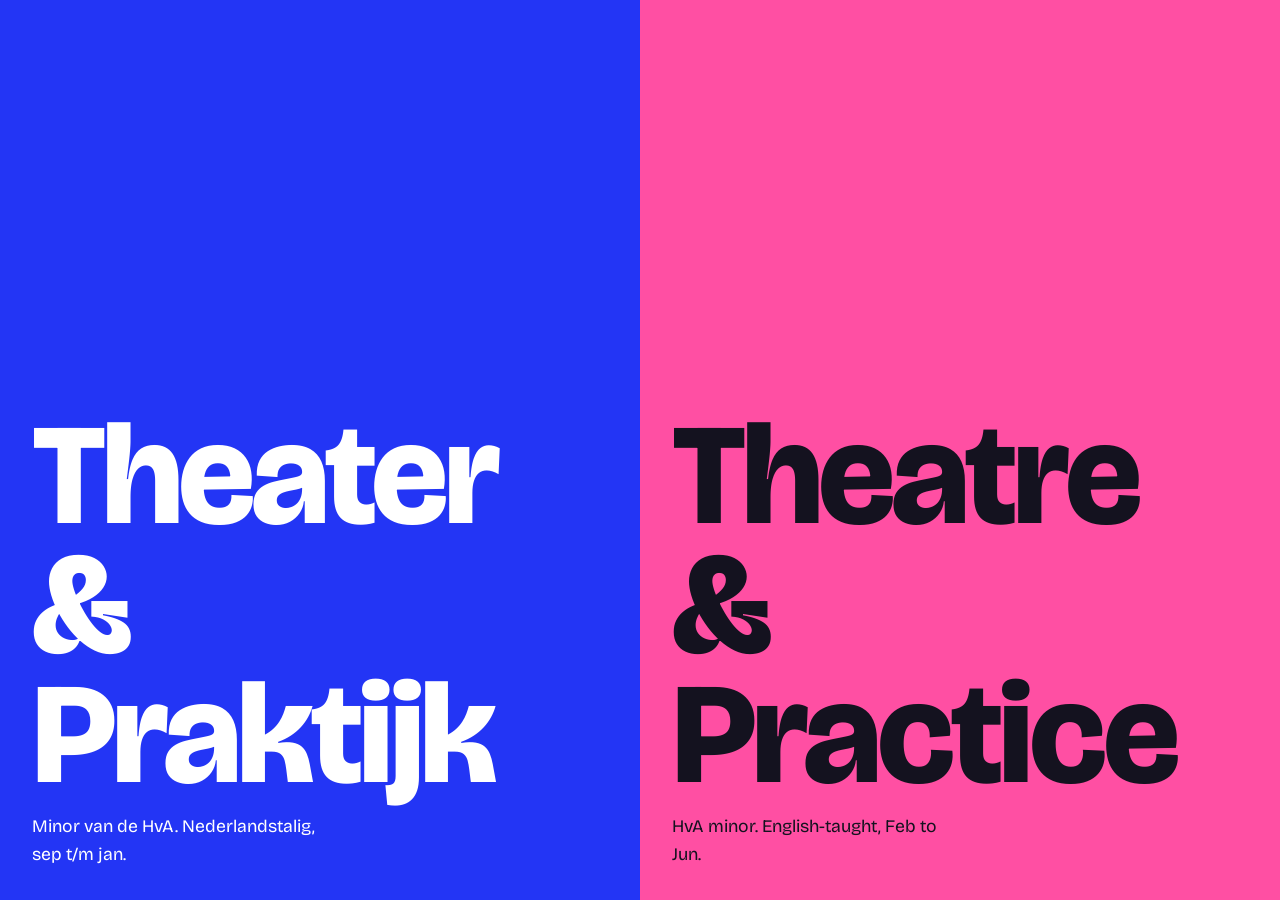
==== index.html @ a045db92 "Add files via upload" ====
<!doctype html>
<html lang="nl">
<head>
  <meta charset="utf-8">
  <meta name="viewport" content="width=device-width, initial-scale=1, viewport-fit=cover">
  <title>Theater & Praktijk · Theatre & Practice · HvA minor</title>

  <link rel="icon" href="data:image/svg+xml,<svg xmlns=%22http://www.w3.org/2000/svg%22 viewBox=%220 0 100 100%22><text y=%22.9em%22 font-size=%2290%22>🎭</text></svg>">
  <link href="https://fonts.googleapis.com/css2?family=Bricolage+Grotesque:opsz,wght@12..96,400;12..96,600;12..96,800&display=swap" rel="stylesheet">

  <link rel="stylesheet" href="styles.css">
</head>
<body>
  <div id="app"></div>
  <dialog id="dlg"></dialog>

<script>
/* ---------- Voorbeelddata: vervang door eigen producties ---------- */
const PRODS = [{
  id: 'p1',
  title: 'Het Laatste Bedrijf',
  year: '2026–2027',
  track: 'voltijd',
  status: 'current',
  nl: 'Een eindproductie over afscheid nemen. Speelt in Crea Theater; data volgen.',
  en: 'A final production about saying goodbye. Plays at Crea Theater; dates to follow.',
  who: 'Studenten NL-minor 2026–2027'
}, {
  id: 'p2',
  title: 'Backstage Is Where I Live',
  year: '2026–2027',
  track: 'deeltijd',
  status: 'current',
  nl: 'Eindproductie van de Engelstalige minor (februari t/m juni).',
  en: 'Final production of the English-taught minor (February to June).',
  who: 'Students EN minor 2026–2027'
}, {
  id: 'p3',
  title: 'Spiegelzaal',
  year: '2025–2026',
  track: 'voltijd',
  status: 'archive',
  nl: 'Voorbeeldproductie voor het archief.',
  en: 'Sample production for the archive.',
  who: '—'
}, {
  id: 'p4',
  title: 'Open Curtain',
  year: '2025–2026',
  track: 'deeltijd',
  status: 'archive',
  nl: 'Voorbeeldproductie voor het archief.',
  en: 'Sample production for the archive.',
  who: '—'
}, {
  id: 'p5',
  title: 'Wie Speelt Wie',
  year: '2024–2025',
  track: 'voltijd',
  status: 'archive',
  nl: 'Voorbeeldproductie voor het archief.',
  en: 'Sample production for the archive.',
  who: '—'
}, {
  id: 'p6',
  title: 'Second Act',
  year: '2024–2025',
  track: 'deeltijd',
  status: 'archive',
  nl: 'Voorbeeldproductie voor het archief.',
  en: 'Sample production for the archive.',
  who: '—'
}];
const MAIL = {
  nl: 'f.christiaans@hva.nl',
  en: 'd.mertens@hva.nl'
};
const SKILLS = [
  ['spelen', 'play', 'Uit je comfortzone, het podium op.', 'Out of your comfort zone, onto the stage.'],
  ['regisseren', 'direct', 'Je klasgenoten leiden en een monoloog vormgeven.', 'Guide classmates and shape a monologue.'],
  ['maken', 'make', 'Van idee naar eigen voorstelling.', 'From idea to your own performance.'],
  ['analyseren', 'analyse', 'Voorstellingen lezen en duiden.', 'Read and interpret performances.'],
  ['samenwerken', 'collaborate', 'Met makers, docenten en doelgroepen.', 'With makers, teachers and audiences.'],
  ['presenteren', 'present', 'Je werk laten zien aan publiek.', 'Show your work to an audience.'],
  ['dramaturgie', 'dramaturgy', 'Begrijpen waarom een voorstelling werkt.', 'Understand why a performance works.'],
  ['lesgeven', 'teach', 'Theatrale werkvormen in je eigen vak.', 'Theatrical methods in your own field.']
];
const PH = [
  ['I', '6', 'Theatergeschiedenis', 'Theatre history', 'Tentamen', 'Written exam', 'Hoorcolleges aan de hand van toneelteksten, voorbeelden en theorie.', 'Lectures based on plays, examples and theory.'],
  ['II', '6', 'Didactiek', 'Didactics', 'Product + lesbezoek', 'Product + class visit', 'Zoek een opdrachtgever in onderwijs of theater en geef een lessenserie, project of training.', 'Find a client in education or theatre and deliver a lesson series, project or training.'],
  ['III', '6', 'Acteren & regisseren', 'Acting & directing', 'Regieconcept + presentatie + analyse', 'Directing concept + presentation + analysis', 'Je geeft een monoloog vorm, met een klasgenoot als regisseur.', 'You shape a monologue, with a classmate as director.'],
  ['IV-A', '–', 'Kijkverslagen', 'Viewing reports', 'Drie kijkverslagen', 'Three viewing reports', 'Ongeveer 7–10 voorstellingen in de avonduren, geanalyseerd in groepjes van drie of vier.', 'About 7–10 evening performances, analysed in groups of three or four.'],
  ['IV-B', '12', 'De voorstelling', 'The performance', 'Presentatie + reflectieverslag', 'Presentation + reflection report', 'Een eindproductie in Crea Theater Amsterdam, met evaluatie en reflectie.', 'A final production at Crea Theater in Amsterdam, with evaluation and reflection.']
];
const GOALS = [
  ['Je begrijpt fundamentele begrippen, stromingen en stijlen uit de theatergeschiedenis en kunt deze toepassen in een voorstel voor een eigen creatief proces.', 'You will understand fundamental concepts, movements and styles from theatre history and can apply them in a proposal for your own creative process.'],
  ['Je analyseert en duidt de semiotiek van theatervoorstellingen.', 'You analyze and interpret the semiotics of theatre performances.'],
  ['Je ontwikkelt dramatische werkvormen die toepasbaar zijn in de (eigen) beroepspraktijk en voert deze uit in een authentieke beroepssetting.', 'You develop dramatic working methods that can be applied in your (own) professional practice and carry them out in an authentic professional setting.'],
  ['Je speelt en regisseert een monoloog voor publiek.', 'You play and direct a monologue in front of an audience.'],
  ['Je verzorgt vanuit een professionele houding alle facetten van een theaterproductie: spel, regie, dramaturgie, scenografie en productie.', 'You take care of all facets of a theatre production from a professional attitude: acting, directing, dramaturgy, scenography and production.']
];
const TEACH = [
  ['Domenico Mertens', 'DM', 'Theatergeschiedenis · Acteren & regisseren · De voorstelling', 'Theatre history · Acting & directing · The performance', '#FFD23F'],
  ['Fransje Christiaans', 'FC', 'Didactiek · Acteren & regisseren · De voorstelling', 'Didactics · Acting & directing · The performance', '#FF4FA3'],
  ['Wout Nooitgedagt', 'WN', 'Didactiek · Acteren & regisseren · De voorstelling', 'Didactics · Acting & directing · The performance', '#7BE0C3']
];

/* ---------- state ---------- */
let L = 'nl',
  pg = 'home',
  F = {
    q: '',
    year: '',
    track: ''
  },
  admin = false,
  moved = new Set();
try {
  moved = new Set(JSON.parse(localStorage.getItem('tp-moved') || '[]'))
} catch (e) {}
const t = (nl, en) => L === 'nl' ? nl : en;
const isCur = p => p.status === 'current' && !moved.has(p.id);
const save = () => {
  try {
    localStorage.setItem('tp-moved', JSON.stringify([...moved]))
  } catch (e) {}
};
const PAGES = [
  ['home', 'Home', 'Home'],
  ['over', 'Over de opleiding', 'About the minor'],
  ['docenten', 'Docenten', 'Teachers'],
  ['voorstellingen', 'Voorstellingen & projecten', 'Shows & projects'],
  ['archief', 'Archief', 'Archive'],
  ['contact', 'Inschrijven / contact', 'Apply / contact']
];
const href = p => `#/${L}/${p}`;
const trackLbl = k => k === 'voltijd' ? t('Voltijd · NL', 'Full-time · EN') : t('Deeltijd · NL', 'Part-time · EN');
const trackName = k => k === 'voltijd' ? t('Voltijd', 'Full-time') : t('Deeltijd', 'Part-time');

/* ---------- views ---------- */
function poster(p, i) {
  return `<button class="prod" data-open="${p.id}"><div class="poster p${i%4}"><small>${p.year}</small><i>${p.title[0]}</i><strong>${p.title}</strong></div><div class="meta"><span class="tag">${p.track==='voltijd'?t('Voltijd','Full-time'):t('Deeltijd','Part-time')}</span>${t('Bekijk','View')}</div></button>`
}

function prodGrid(list, adm) {
  return list.length ? `<div class="grid">${list.map((p,i)=>`<div>${poster(p,i)}${adm?`<button class="btn sm ghost" data-move="${p.id}">${t('Verplaats naar archief','Move to archive')}</button>`:''}</div>`).join('')}</div>` : `<p>${t('Nog geen voorstellingen aangekondigd. Kijk binnenkort weer, of blader door het archief.','No shows announced yet. Check back soon, or browse the archive.')}</p>`
}
const cta = () => `<div class="cta"><a class="btn" href="${href('over')}#programma">${t('Bekijk het programma','View the programme')}</a><a class="btn pink" href="${href('contact')}">${t('Kom kennismaken','Come say hello')}</a><a class="btn ghost" href="${href('contact')}#inschrijven">${t('Schrijf je in','Apply')}</a></div>`;

const V = {
  home: () => `
<div class="hero"><div class="spot"></div><div class="wrap">
 <h1>${t('Theater &<br>Praktijk','Theatre &<br>Practice')}</h1>
 <p class="rot">${t('Hier leer je','Here you learn to')} <b id="rot">${t(SKILLS[0][0],SKILLS[0][1])}</b></p>
 <p class="lead narrow">${t('Een minor van de HvA waarin je leert acteren, regisseren en doceren, en dat toepast in je eigen vak. Ga uit je comfortzone en durf (weer) te spelen.','An HvA minor where you learn to act, direct and teach, and apply it in your own field. Step out of your comfort zone and dare to play again.')}</p>
 ${cta()}</div></div>
<div class="wrap"><div class="facts">
 <div><b>30 EC</b><span>${t('één semester, 40 uur per week','one semester, 40 hours a week')}</span></div>
 <div><b>${t('Ma & di','Thursday')}</b><span>${t('sep t/m jan · Nederlands · 10:20–16:20','Feb to Jun · English · 13:20–21:20')}</span></div>
 <div><b>Crea Theater</b><span>${t('eindvoorstelling in Amsterdam','final show in Amsterdam')}</span></div>
 <div><b>${t('Met of zonder ervaring','No experience needed')}</b><span>${t('onderwijs op maat','teaching tailored to you')}</span></div></div></div>
<section><div class="wrap"><h2>${t('Wat leer je hier?','What will you learn?')}</h2>
 <p>${t('Niet alleen vakken, vooral vaardigheden.','Not just subjects, mostly skills.')}</p>
 <div class="stickers">${SKILLS.map(s=>`<div class="sticker"><b>${t(s[0],s[1])}</b><span>${t(s[2],s[3])}</span></div>`).join('')}</div></div></section>
<section><div class="wrap two"><div><h2>${t('Voor wie?','Who is it for?')}</h2>
 <p>${t('Je zit in je laatste jaar van hbo of universiteit: drie jaar les en tentamens achter de rug. Naast stage en scriptie kijk je met 30 studiepunten even buiten je eigen studie.','You are in your final year of university or applied sciences: three years of classes and exams behind you. Next to your internship and thesis, 30 credits let you look beyond your own field.')}</p>
 <p>${t('Ook uitwisselingsstudenten zijn welkom in de Engelstalige minor: een half jaar Amsterdam om toneel te zien, te leren acteren en zelf toneel te maken.','Exchange students are welcome in the English-taught minor: half a year in Amsterdam to watch theatre, learn to act and make theatre yourself.')}</p></div>
 <div><h2>${t('Zo zie je het','See what it feels like')}</h2><div class="grid grid-2">
 <div class="tile">${t('Foto: repetitie','Photo: rehearsal')}</div><div class="tile">${t('Video: fragment uit een voorstelling','Video: show excerpt')}</div>
 <div class="tile">${t('Citaat van een student','Student quote')}</div><div class="tile">${t('Foto: opbouw in Crea','Photo: set-up at Crea')}</div></div>
 <p class="note mt-10">${t('Plaats hier eigen foto’s, video’s en verhalen van huidige en oud-studenten.','Add your own photos, videos and stories from current and former students here.')}</p></div></div></section>
<section class="band"><div class="wrap"><h2>${t('Nu in het theater','Now playing')}</h2>${prodGrid(PRODS.filter(isCur).slice(0,4),false)}<div class="cta"><a class="btn" href="${href('voorstellingen')}">${t('Alle voorstellingen','All shows')}</a></div></div></section>`,

  over: () => `
<section><div class="wrap"><h1 class="xl">${t('Over de opleiding','About the minor')}</h1>
 <p class="lead">${t('Je leert theater regisseren, acteren en doceren en past dat toe binnen je eigen vakgebied. Je bestudeert de theatergeschiedenis, geeft een monoloog vorm, ontwikkelt een les of training en werkt toe naar een eigen theaterproductie.','You learn to direct, act and teach theatre and apply it within your own field. You study theatre history, shape a monologue, develop a lesson or training and work towards your own theatre production.')}</p>
 <div class="stickers"><div class="sticker"><b>${t('Nederlands','Dutch')}</b><span>${t('September t/m januari · maandag en dinsdag, 10:20–16:20 (zes uur per dag)','September to January · Monday and Tuesday, 10:20–16:20 (six hours a day)')}</span></div>
 <div class="sticker"><b>${t('Engels','English')}</b><span>${t('Februari t/m juni · donderdag, 13:20–21:20 (zes uur)','February to June · Thursday, 13:20–21:20 (six hours)')}</span></div></div>
 <p class="note mt-14">${t('Contactmomenten zijn onder voorbehoud. Een week voor de start staat het rooster op Brightspace.','Contact times are subject to change. A week before the start the schedule is on Brightspace.')}</p></div></section>
<section id="programma"><div class="wrap"><h2>${t('Programma in vier fases','Programme in four phases')}</h2>
 <div class="scroll"><table><tr><th>${t('Fase','Phase')}</th><th>EC</th><th>${t('Onderdeel','Part')}</th><th>${t('Toetsing','Assessment')}</th></tr>
 ${PH.map(r=>`<tr><td><b>${r[0]}</b></td><td>${r[1]}</td><td><b>${t(r[2],r[3])}</b><br><span class="note">${t(r[6],r[7])}</span></td><td>${t(r[4],r[5])}</td></tr>`).join('')}</table></div>
 <p class="note mt-12">${t('Per fase heb je één herkansing. Alle kijkverslagen moeten goedgekeurd zijn om fase IV af te sluiten. Herkansing fase IV is in augustus of het volgende semester.','You get one resit per phase. All viewing reports must be approved to complete phase IV. The phase IV resit is in August or the next semester.')}</p></div></section>
<section class="band"><div class="wrap"><h2>${t('Doelen','Goals')}</h2><ol class="goals">${GOALS.map(g=>`<li>${t(g[0],g[1])}</li>`).join('')}</ol>
 <p class="note note-inv">${t('Bachelorniveau volgens de HBO-standaard: onderzoekend vermogen, professioneel vakmanschap, beroepsethiek en maatschappelijke oriëntatie.','Bachelor level per the HBO standard: investigative ability, professional craftsmanship, professional ethics and social orientation.')}</p></div></section>
<section><div class="wrap two"><div><h2>${t('Toelating','Admission')}</h2>
 <p>${t('Affiniteit met theater is een pré, geen vereiste. Onderbouw je keuze en leg een heldere link met je eigen opleiding of praktijk. We verwachten een open houding richting diversiteit, inclusiviteit en gelijkwaardigheid.','Affinity with theatre helps but is not required. Justify your choice and show a clear link with your own study or practice. We expect an open attitude towards diversity, inclusivity and equality.')}</p>
 <p>${t('Je moet beschikbaar zijn tijdens alle contacturen. Ook niet-HvA-studenten kunnen meedoen.','You must be available during all contact hours. Students from outside the HvA can join too.')}${t('',' Sufficient English proficiency is required.')}</p></div>
 <div><h2>${t('Tijd en kosten','Time and costs')}</h2>
 <p>${t('Reken op 40 studiebelastingsuren per week. Je bezoekt ongeveer zeven voorstellingen in de avond en in de laatste fase repeteer je extra. Ga dus niet te veel werken ernaast.','Expect 40 study hours a week. You attend about seven evening performances and in the final phase you rehearse extra. Don’t plan too much work next to it.')}</p>
 <p>${t('Literatuur ca. € 80, theaterbezoek ca. € 150 (gemiddeld € 10–15 per voorstelling met groepskorting; een CJP of stadspas helpt). Een excursie is optioneel en wordt aan het begin aangekondigd.','Literature about € 80, theatre visits about € 150 (on average € 10–15 per show with group discount; a CJP or city pass helps). An excursion is optional and announced at the start.')}</p></div></div></section>`,

  docenten: () => `<section><div class="wrap"><h1 class="xl">${t('Docenten','Teachers')}</h1>
 ${TEACH.map(x=>`<div class="who"><div class="av" style="background:${x[4]}">${x[1]}</div><div><h3>${x[0]}</h3><p>${t(x[2],x[3])}</p></div></div>`).join('')}
 <p class="note">${t('Voeg hier foto’s en een korte introductie van elke docent toe.','Add photos and a short intro for each teacher here.')}</p></div></section>`,

  voorstellingen: () => `<section><div class="wrap"><h1 class="xl">${t('Voorstellingen & projecten','Shows & projects')}</h1>
 <p>${t('Elk jaar spelen we in Crea Theater in Amsterdam. Hier zie je wat er binnenkort speelt.','Every year we perform at Crea Theater in Amsterdam. See what is playing soon.')}</p>
 ${admin?`<div class="cta flush"><button class="btn pink sm" data-moveall>${t('Verplaats alles naar archief','Move all to archive')}</button></div>`:''}
 ${prodGrid(PRODS.filter(isCur),admin)}
 <div class="cta"><a class="btn ghost" href="${href('archief')}">${t('Naar het archief','Go to the archive')}</a></div></div></section>`,

  archief: () => {
    const all = PRODS.filter(p => !isCur(p));
    const yrs = [...new Set(all.map(p => p.year))].sort().reverse();
    const list = all.filter(p => (!F.year || p.year === F.year) && (!F.track || p.track === F.track) && (!F.q || (p.title + p.who).toLowerCase().includes(F.q.toLowerCase())));
    const yy = [...new Set(list.map(p => p.year))].sort().reverse();
    return `<section><div class="wrap"><h1 class="xl">${t('Archief','Archive')}</h1>
 <p>${t('Het geheugen van de minor: alle producties per jaar.','The memory of the minor: every production by year.')}</p>
 <div class="filters"><input id="fq" type="search" placeholder="${t('Zoek titel of student','Search title or student')}" value="${F.q}" aria-label="${t('Zoeken','Search')}">
 <select id="fy" aria-label="${t('Jaar','Year')}"><option value="">${t('Alle jaren','All years')}</option>${yrs.map(y=>`<option${F.year===y?' selected':''}>${y}</option>`).join('')}</select>
 <select id="ft" aria-label="${t('Variant','Track')}"><option value="">${t('Voltijd en deeltijd','Full- and part-time')}</option><option value="voltijd"${F.track==='voltijd'?' selected':''}>${t('Voltijd','Full-time')}</option><option value="deeltijd"${F.track==='deeltijd'?' selected':''}>${t('Deeltijd','Part-time')}</option></select></div>
 ${yy.length?yy.map(y=>`<h2>${y}</h2>${prodGrid(list.filter(p=>p.year===y),false)}`).join(''):`<p>${t('Geen producties gevonden. Pas je filters aan.','No productions found. Adjust your filters.')}</p>`}
 <p class="note mt-24">${t('Voorbeelddata: de titels zijn placeholders.','Sample data: titles are placeholders.')}</p></div></section>`
  },

  contact: () => `<section><div class="wrap"><h1 class="xl">${t('Inschrijven & contact','Apply & contact')}</h1>
 <div class="two"><div id="inschrijven"><h2>${t('Schrijf je in','Apply')}</h2>
 <p>${t('Inschrijven doe je via Kies op Maat. Schrijf je in voor de periode september t/m januari.','Apply through Kies op Maat. Choose the February to June period.')}</p>
 <div class="cta"><a class="btn" href="https://www.kiesopmaat.nl" target="_blank" rel="noopener">${t('Schrijf je in','Apply')}</a><a class="btn ghost" href="${href('over')}#programma">${t('Bekijk het programma','View the programme')}</a></div></div>
 <div><h2>${t('Kom kennismaken','Come say hello')}</h2>
 <p>${t('Vragen, of eerst een kijkje nemen? Mail Fransje Christiaans.','Questions, or want a look first? Email Domenico Mertens.')}</p>
 <div class="cta"><a class="btn pink" href="mailto:${MAIL[L]}">${t('Neem contact op','Get in touch')}</a></div><p class="note mt-12">${MAIL[L]}</p></div></div></div></section>`
};

/* ---------- render ---------- */
function render() {
  const app = document.getElementById('app');
  document.documentElement.lang = L || 'nl';
  if (!L) {
    document.title = 'Theater & Praktijk · Theatre & Practice';
    app.innerHTML = `<main class="landing"><a class="nl" href="#/nl/home" lang="nl"><span class="big">Theater &amp; Praktijk</span><small>Minor van de HvA. Nederlandstalig, sep t/m jan.</small></a><a class="en" href="#/en/home" lang="en"><span class="big">Theatre &amp; Practice</span><small>HvA minor. English-taught, Feb to Jun.</small></a></main>`;
    return
  }
  document.title = t('Theater & Praktijk · HvA minor', 'Theatre & Practice · HvA minor');
  const other = L === 'nl' ? 'en' : 'nl';
  app.innerHTML = `<header class="top"><div class="wrap"><a class="logo" href="${href('home')}">🎭 ${t('Theater & Praktijk','Theatre & Practice')}</a>
 <nav aria-label="${t('Hoofdmenu','Main menu')}">${PAGES.map(p=>`<a href="${href(p[0])}"${p[0]===pg?' aria-current="page"':''}>${t(p[1],p[2])}</a>`).join('')}</nav>
 <a class="lang" href="#/${other}/${pg}" hreflang="${other}">${other.toUpperCase()}</a></div></header>
 <main>${(V[pg]||V.home)()}</main>
 <footer><div class="wrap"><span>${t('Minor Theater & Praktijk · Hogeschool van Amsterdam','Minor Theatre & Practice · Amsterdam University of Applied Sciences')}</span>
 <label class="adm"><input type="checkbox" id="adm"${admin?' checked':''}> ${t('Beheer','Manage')}</label></div></footer>`;
  bind();
  rotate();
}

function bind() {
  const $ = s => document.querySelector(s);
  $('#adm').onchange = e => {
    admin = e.target.checked;
    render()
  };
  document.querySelectorAll('[data-open]').forEach(b => b.onclick = () => open(b.dataset.open));
  document.querySelectorAll('[data-move]').forEach(b => b.onclick = () => {
    moved.add(b.dataset.move);
    save();
    render()
  });
  const ma = $('[data-moveall]');
  if (ma) ma.onclick = () => {
    PRODS.filter(isCur).forEach(p => moved.add(p.id));
    save();
    render()
  };
  const fq = $('#fq');
  if (fq) {
    fq.oninput = e => {
      F.q = e.target.value;
      render();
      const n = $('#fq');
      n.focus();
      n.setSelectionRange(F.q.length, F.q.length)
    };
    $('#fy').onchange = e => {
      F.year = e.target.value;
      render()
    };
    $('#ft').onchange = e => {
      F.track = e.target.value;
      render()
    }
  }
}

function open(id) {
  const p = PRODS.find(x => x.id === id),
    i = PRODS.indexOf(p),
    d = document.getElementById('dlg');
  d.innerHTML = `<div class="in"><div class="poster p${i%4} poster-wide"><small>${p.year}</small><strong>${p.title}</strong></div>
 <p><span class="tag">${trackName(p.track)}</span><span class="tag">${p.year}</span><span class="tag">Crea Theater</span></p>
 <p>${t(p.nl,p.en)}</p><p><b>${t('Makers','Makers')}:</b> ${p.who}</p>
 <p class="note">${t('Hier komen foto’s, affiche, video’s en programma.','Photos, poster, videos and programme go here.')}</p>
 <button class="btn sm" id="cl">${t('Sluiten','Close')}</button></div>`;
  d.showModal();
  document.getElementById('cl').onclick = () => d.close()
}
let timer;

function rotate() {
  clearTimeout(timer);
  const el = document.getElementById('rot');
  if (!el) return;
  let i = 0;
  (function n() {
    timer = setTimeout(() => {
      const e = document.getElementById('rot');
      if (!e) return;
      i = (i + 1) % SKILLS.length;
      const c = e.cloneNode();
      c.textContent = t(SKILLS[i][0], SKILLS[i][1]);
      e.replaceWith(c);
      n()
    }, 1800)
  })()
}

function route() {
  const p = location.hash.replace(/^#\/?/, '').split('#')[0].split('/');
  if (p[0] === 'nl' || p[0] === 'en') {
    L = p[0];
    pg = V[p[1]] ? p[1] : 'home'
  } else {
    L = null
  }
  render();
  window.scrollTo(0, 0)
}
addEventListener('hashchange', route);
route();
</script>
</body>
</html>
---- styles.css ----
/* ==========================================================
   Theater & Praktijk · HvA minor
   ========================================================== */

/* ---------- Kleuren & thema (licht / donker) ---------- */
:root {
  --bg: #F6F3FF;
  --ink: #14121F;
  --card: #fff;
  --mut: #5A5670;
  --blue: #2335F5;
  --pink: #FF4FA3;
  --sun: #FFD23F;
  --line: #14121F22;
  box-sizing: border-box;
  padding-top: env(safe-area-inset-top, 0px);
  padding-bottom: env(safe-area-inset-bottom, 0px);
}

@media (prefers-color-scheme: dark) {
  :root:not([data-theme="light"]) {
    --bg: #14121F;
    --ink: #F6F3FF;
    --card: #221F36;
    --mut: #B6B1CF;
    --line: #F6F3FF33
  }
}

:root[data-theme="dark"] {
  --bg: #14121F;
  --ink: #F6F3FF;
  --card: #221F36;
  --mut: #B6B1CF;
  --line: #F6F3FF33;
}

/* ---------- Reset & basis ---------- */

*,
*::before,
*::after {
  box-sizing: inherit;
}

html {
  scroll-padding-top: env(safe-area-inset-top, 0px);
  height: 100%;
}

body {
  margin: 0;
  min-height: 100%;
  background: var(--bg);
  color: var(--ink);
  font: 400 1.05rem/1.55 "Bricolage Grotesque", system-ui, -apple-system, "Segoe UI", sans-serif;
}

h1,
h2,
h3 {
  line-height: 1.02;
  margin: 0 0 .5em;
  font-weight: 800;
  letter-spacing: -.02em;
}

h1 {
  font-size: clamp(3rem, 11vw, 8rem);
}

h2 {
  font-size: clamp(2rem, 5vw, 3.4rem);
}

h3 {
  font-size: 1.3rem;
  letter-spacing: 0;
}

p {
  margin: 0 0 1em;
  max-width: 62ch;
}

a {
  color: inherit;
}

:focus-visible {
  outline: 3px solid var(--pink);
  outline-offset: 3px;
}

/* ---------- Layout ---------- */

.wrap {
  max-width: 1150px;
  margin: 0 auto;
  padding: 0 20px;
}

section {
  padding: 64px 0;
}

/* ---------- Header & navigatie ---------- */

header.top {
  position: sticky;
  top: env(safe-area-inset-top, 0px);
  z-index: 5;
  background: var(--bg);
  border-bottom: 2px solid var(--ink);
}

header.top .wrap {
  display: flex;
  align-items: center;
  gap: 14px;
  flex-wrap: wrap;
  padding-top: 10px;
  padding-bottom: 10px;
}

.logo {
  font-weight: 800;
  text-decoration: none;
  font-size: 1.15rem;
  margin-right: auto;
}

nav {
  display: flex;
  gap: 4px;
  flex-wrap: wrap;
}

nav a {
  text-decoration: none;
  padding: 6px 12px;
  border-radius: 99px;
  font-weight: 600;
  font-size: .95rem;
}

nav a:hover {
  background: var(--sun);
  color: #14121F;
}

nav a[aria-current] {
  background: var(--ink);
  color: var(--bg);
}

.lang {
  border: 2px solid var(--ink);
  border-radius: 99px;
  padding: 4px 12px;
  font-weight: 800;
  text-decoration: none;
  font-size: .9rem;
}

/* ---------- Knoppen ---------- */

.btn {
  display: inline-block;
  padding: 14px 24px;
  border: 2px solid #14121F;
  border-radius: 99px;
  font: 800 1rem inherit;
  font-family: inherit;
  text-decoration: none;
  cursor: pointer;
  background: var(--sun);
  color: #14121F;
  box-shadow: 4px 4px 0 #14121F;
  transition: transform .15s, box-shadow .15s;
}

.btn:hover {
  transform: translate(2px, 2px);
  box-shadow: 2px 2px 0 #14121F;
}

.btn.pink {
  background: var(--pink);
}

.btn.ghost {
  background: #fff;
}

.btn.sm {
  padding: 8px 16px;
  font-size: .9rem;
}

.cta {
  display: flex;
  gap: 14px;
  flex-wrap: wrap;
  margin-top: 28px;
}

/* ---------- Landingspagina (taalkeuze) ---------- */
.landing {
  display: grid;
  grid-template-columns: 1fr 1fr;
  min-height: 100vh;
  min-height: 100dvh;
}

.landing a {
  display: flex;
  flex-direction: column;
  justify-content: flex-end;
  padding: 32px;
  text-decoration: none;
  color: #fff;
  transition: flex .3s;
}

.landing .nl {
  background: var(--blue);
}

.landing .en {
  background: var(--pink);
  color: #14121F;
}

.landing span.big {
  font-size: clamp(3.5rem, 12vw, 9rem);
  font-weight: 800;
  line-height: .9;
  letter-spacing: -.03em;
}

.landing small {
  font-size: 1.1rem;
  margin-top: 14px;
  max-width: 26ch;
}

.landing a:hover,
.landing a:focus-visible {
  filter: brightness(1.08);
}

@media (max-width:700px) {
  .landing {
    grid-template-columns: 1fr;
    grid-template-rows: 1fr 1fr
  }
}

/* ---------- Hero & feitenbalk ---------- */
.hero {
  background: var(--blue);
  color: #fff;
  padding: 72px 0 80px;
  overflow: hidden;
  position: relative;
}

.hero h1 {
  margin-bottom: .2em;
}

.hero .rot {
  font-size: clamp(1.6rem, 4vw, 2.6rem);
  font-weight: 600;
}

.hero .rot b {
  display: inline-block;
  background: var(--sun);
  color: #14121F;
  padding: 0 .35em;
  border-radius: .3em;
  transform: rotate(-2deg);
  min-width: 3ch;
  animation: pop .5s;
}

@keyframes pop {
  from {
    transform: rotate(-8deg) scale(.7);
    opacity: 0
  }
}

.hero .spot {
  position: absolute;
  right: -120px;
  top: -120px;
  width: 420px;
  height: 420px;
  border-radius: 50%;
  background: radial-gradient(circle, #FFD23F66, transparent 65%);
  pointer-events: none;
}

.facts {
  display: grid;
  grid-template-columns: repeat(auto-fit, minmax(170px, 1fr));
  gap: 0;
  border: 2px solid var(--ink);
  margin-top: -36px;
  position: relative;
  background: var(--card);
}

.facts div {
  padding: 18px;
  border-right: 2px solid var(--ink);
}

.facts div:last-child {
  border: 0;
}

.facts b {
  display: block;
  font-size: 1.7rem;
  line-height: 1.1;
}

.facts span {
  color: var(--mut);
  font-size: .9rem;
}

@media (max-width:600px) {
  .facts div {
    border-right: 0;
    border-bottom: 2px solid var(--ink)
  }
}

/* ---------- Stickers ---------- */
.stickers {
  display: flex;
  flex-wrap: wrap;
  gap: 14px;
  margin-top: 24px;
}

.sticker {
  border: 2px solid var(--ink);
  border-radius: 18px;
  padding: 14px 18px;
  background: var(--card);
  max-width: 260px;
}

.sticker:nth-child(3n+1) {
  transform: rotate(-1.5deg);
  background: var(--sun);
  color: #14121F;
}

.sticker:nth-child(3n+2) {
  transform: rotate(1.2deg);
  background: var(--pink);
  color: #14121F;
}

.sticker b {
  font-size: 1.25rem;
  display: block;
}

.sticker span {
  font-size: .92rem;
}

/* ---------- Posters & productiekaarten ---------- */
.grid {
  display: grid;
  grid-template-columns: repeat(auto-fill, minmax(230px, 1fr));
  gap: 22px;
}

.prod {
  cursor: pointer;
  background: none;
  border: 0;
  padding: 0;
  text-align: left;
  font: inherit;
  color: inherit;
}

.poster {
  aspect-ratio: 3/4;
  border: 2px solid var(--ink);
  padding: 16px;
  display: flex;
  flex-direction: column;
  justify-content: space-between;
  color: #14121F;
  overflow: hidden;
  position: relative;
  transition: transform .2s;
}

.prod:hover .poster {
  transform: rotate(-1.5deg) scale(1.02);
}

.poster i {
  font-style: normal;
  font-size: 5rem;
  font-weight: 800;
  line-height: .8;
  opacity: .9;
}

.poster strong {
  font-size: 1.5rem;
  line-height: 1;
  font-weight: 800;
}

.poster small {
  font-weight: 600;
}

.p0 {
  background: var(--sun);
}

.p1 {
  background: var(--pink);
}

.p2 {
  background: #7BE0C3;
}

.p3 {
  background: #9AA5FF;
}

.meta {
  padding: 10px 2px;
  font-size: .9rem;
  color: var(--mut);
}

.tag {
  display: inline-block;
  border: 2px solid var(--ink);
  border-radius: 99px;
  padding: 0 10px;
  font-size: .8rem;
  font-weight: 600;
  margin-right: 6px;
  color: var(--ink);
}

/* ---------- Tabellen & lijsten ---------- */

.two {
  display: grid;
  grid-template-columns: 1fr 1fr;
  gap: 40px;
}

@media (max-width:800px) {
  .two {
    grid-template-columns: 1fr
  }
}

.scroll {
  overflow-x: auto;
}

table {
  border-collapse: collapse;
  width: 100%;
  min-width: 520px;
}

th,
td {
  text-align: left;
  padding: 12px;
  border-bottom: 2px solid var(--line);
  vertical-align: top;
}

th {
  font-weight: 800;
}

ol.goals {
  padding-left: 1.2em;
}

ol.goals li {
  margin-bottom: .7em;
  max-width: 60ch;
}

.band {
  background: var(--ink);
  color: var(--bg);
}

.band .btn {
  box-shadow: 4px 4px 0 var(--pink);
}

/* ---------- Docenten, tegels, filters & dialoog ---------- */

.who {
  display: flex;
  gap: 16px;
  align-items: flex-start;
  margin-bottom: 28px;
}

.av {
  flex: none;
  width: 84px;
  height: 84px;
  border-radius: 50%;
  border: 2px solid var(--ink);
  display: grid;
  place-items: center;
  font-weight: 800;
  font-size: 1.6rem;
  color: #14121F;
}

.tile {
  aspect-ratio: 4/3;
  border: 2px dashed var(--ink);
  display: grid;
  place-items: center;
  text-align: center;
  padding: 14px;
  color: var(--mut);
  font-size: .95rem;
}

.filters {
  display: flex;
  gap: 12px;
  flex-wrap: wrap;
  margin: 0 0 28px;
}

.filters input,
.filters select {
  font: inherit;
  padding: 10px 14px;
  border: 2px solid var(--ink);
  border-radius: 12px;
  background: var(--card);
  color: var(--ink);
}

dialog {
  border: 2px solid var(--ink);
  padding: 0;
  max-width: min(680px, 94vw);
  background: var(--bg);
  color: var(--ink);
}

dialog::backdrop {
  background: #14121Fcc;
}

dialog .in {
  padding: 26px;
}

.note {
  font-size: .9rem;
  color: var(--mut);
}

/* ---------- Footer ---------- */

footer {
  border-top: 2px solid var(--ink);
  padding: 28px 0 40px;
  font-size: .92rem;
}

footer .wrap {
  display: flex;
  gap: 20px;
  flex-wrap: wrap;
  justify-content: space-between;
  align-items: center;
}

.adm {
  display: flex;
  gap: 8px;
  align-items: center;
}

/* ---------- Toegankelijkheid ---------- */

@media (prefers-reduced-motion: reduce) {
  * {
    animation: none !important;
    transition: none !important
  }
}

/* ---------- Utilities (voorheen inline styles) ---------- */
h1.xl {
  font-size: clamp(2.6rem, 8vw, 6rem);
}

.lead {
  font-size: 1.2rem;
}

.lead.narrow {
  max-width: 44ch;
}

.grid.grid-2 {
  grid-template-columns: 1fr 1fr;
}

.mt-10 {
  margin-top: 10px;
}

.mt-12 {
  margin-top: 12px;
}

.mt-14 {
  margin-top: 14px;
}

.mt-24 {
  margin-top: 24px;
}

.note.note-inv {
  color: inherit;
  opacity: .8;
}

.cta.flush {
  margin: 0 0 24px;
}

.poster.poster-wide {
  aspect-ratio: 16/9;
  margin-bottom: 16px;
}

.poster.poster-wide strong {
  font-size: 2.4rem;
}
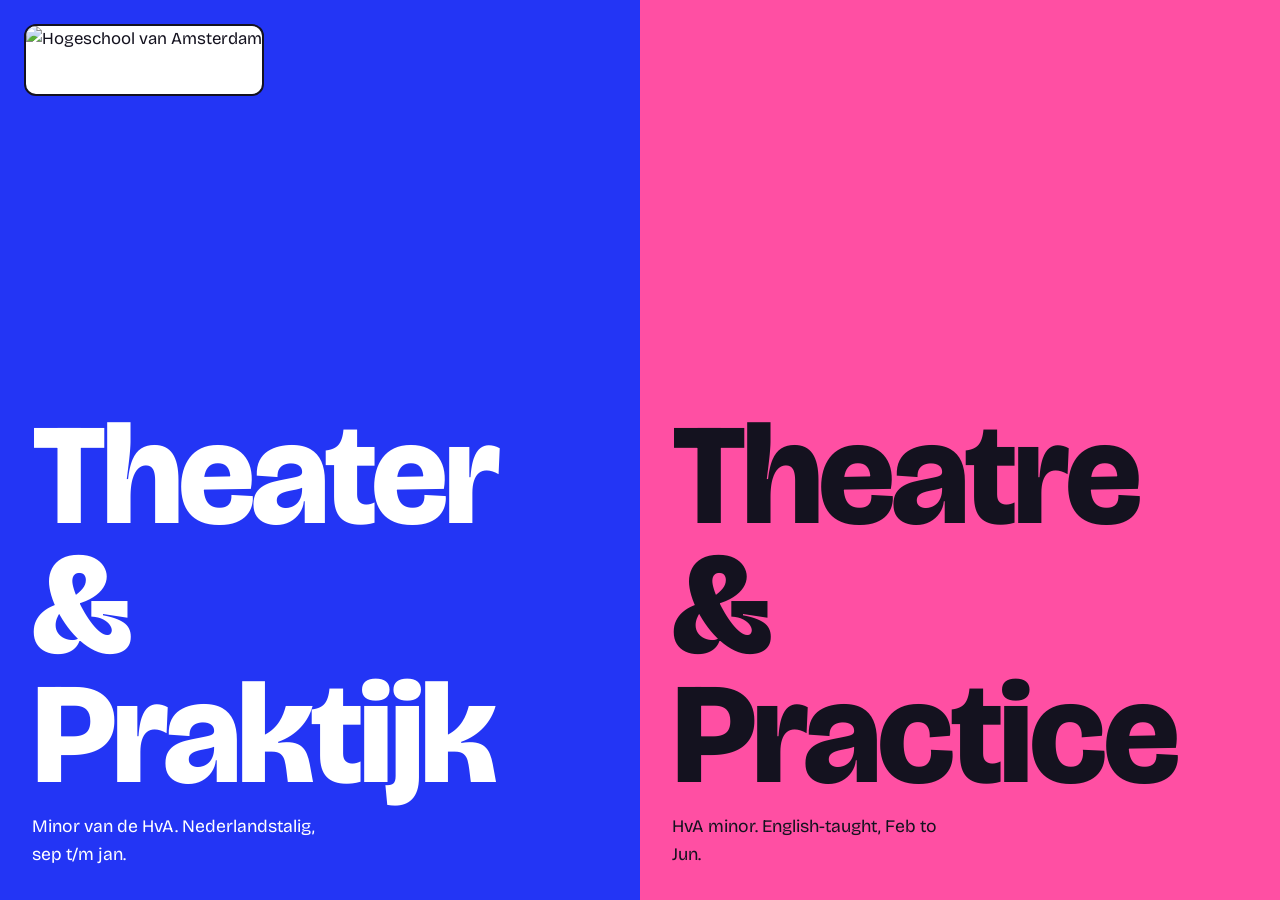
==== commit 5d7230fe: "Add files via upload" ====
--- a/index.html
+++ b/index.html
@@ -4,8 +4,6 @@
   <meta charset="utf-8">
   <meta name="viewport" content="width=device-width, initial-scale=1, viewport-fit=cover">
   <title>Theater & Praktijk · Theatre & Practice · HvA minor</title>
-
-  <link rel="icon" href="data:image/svg+xml,<svg xmlns=%22http://www.w3.org/2000/svg%22 viewBox=%220 0 100 100%22><text y=%22.9em%22 font-size=%2290%22>🎭</text></svg>">
   <link href="https://fonts.googleapis.com/css2?family=Bricolage+Grotesque:opsz,wght@12..96,400;12..96,600;12..96,800&display=swap" rel="stylesheet">
 
   <link rel="stylesheet" href="styles.css">
@@ -15,7 +13,7 @@
   <dialog id="dlg"></dialog>
 
 <script>
-/* ---------- Voorbeelddata: vervang door eigen producties ---------- */
+
 const PRODS = [{
   id: 'p1',
   title: 'Het Laatste Bedrijf',
@@ -40,36 +38,36 @@
   year: '2025–2026',
   track: 'voltijd',
   status: 'archive',
-  nl: 'Voorbeeldproductie voor het archief.',
-  en: 'Sample production for the archive.',
-  who: '—'
+  nl: '',
+  en: '',
+  who: ''
 }, {
   id: 'p4',
   title: 'Open Curtain',
   year: '2025–2026',
   track: 'deeltijd',
   status: 'archive',
-  nl: 'Voorbeeldproductie voor het archief.',
-  en: 'Sample production for the archive.',
-  who: '—'
+  nl: '',
+  en: '',
+  who: ''
 }, {
   id: 'p5',
   title: 'Wie Speelt Wie',
   year: '2024–2025',
   track: 'voltijd',
   status: 'archive',
-  nl: 'Voorbeeldproductie voor het archief.',
-  en: 'Sample production for the archive.',
-  who: '—'
+  nl: '',
+  en: '',
+  who: ''
 }, {
   id: 'p6',
   title: 'Second Act',
   year: '2024–2025',
   track: 'deeltijd',
   status: 'archive',
-  nl: 'Voorbeeldproductie voor het archief.',
-  en: 'Sample production for the archive.',
-  who: '—'
+  nl: '',
+  en: '',
+  who: ''
 }];
 const MAIL = {
   nl: 'f.christiaans@hva.nl',
@@ -105,26 +103,16 @@
   ['Wout Nooitgedagt', 'WN', 'Didactiek · Acteren & regisseren · De voorstelling', 'Didactics · Acting & directing · The performance', '#7BE0C3']
 ];
 
-/* ---------- state ---------- */
+
 let L = 'nl',
   pg = 'home',
   F = {
     q: '',
     year: '',
     track: ''
-  },
-  admin = false,
-  moved = new Set();
-try {
-  moved = new Set(JSON.parse(localStorage.getItem('tp-moved') || '[]'))
-} catch (e) {}
+  };
 const t = (nl, en) => L === 'nl' ? nl : en;
-const isCur = p => p.status === 'current' && !moved.has(p.id);
-const save = () => {
-  try {
-    localStorage.setItem('tp-moved', JSON.stringify([...moved]))
-  } catch (e) {}
-};
+const isCur = p => p.status === 'current';
 const PAGES = [
   ['home', 'Home', 'Home'],
   ['over', 'Over de opleiding', 'About the minor'],
@@ -137,13 +125,13 @@
 const trackLbl = k => k === 'voltijd' ? t('Voltijd · NL', 'Full-time · EN') : t('Deeltijd · NL', 'Part-time · EN');
 const trackName = k => k === 'voltijd' ? t('Voltijd', 'Full-time') : t('Deeltijd', 'Part-time');
 
-/* ---------- views ---------- */
+
 function poster(p, i) {
   return `<button class="prod" data-open="${p.id}"><div class="poster p${i%4}"><small>${p.year}</small><i>${p.title[0]}</i><strong>${p.title}</strong></div><div class="meta"><span class="tag">${p.track==='voltijd'?t('Voltijd','Full-time'):t('Deeltijd','Part-time')}</span>${t('Bekijk','View')}</div></button>`
 }
 
-function prodGrid(list, adm) {
-  return list.length ? `<div class="grid">${list.map((p,i)=>`<div>${poster(p,i)}${adm?`<button class="btn sm ghost" data-move="${p.id}">${t('Verplaats naar archief','Move to archive')}</button>`:''}</div>`).join('')}</div>` : `<p>${t('Nog geen voorstellingen aangekondigd. Kijk binnenkort weer, of blader door het archief.','No shows announced yet. Check back soon, or browse the archive.')}</p>`
+function prodGrid(list) {
+  return list.length ? `<div class="grid">${list.map((p,i)=>`<div>${poster(p,i)}</div>`).join('')}</div>` : `<p>${t('Nog geen voorstellingen aangekondigd. Kijk binnenkort weer, of blader door het archief.','No shows announced yet. Check back soon, or browse the archive.')}</p>`
 }
 const cta = () => `<div class="cta"><a class="btn" href="${href('over')}#programma">${t('Bekijk het programma','View the programme')}</a><a class="btn pink" href="${href('contact')}">${t('Kom kennismaken','Come say hello')}</a><a class="btn ghost" href="${href('contact')}#inschrijven">${t('Schrijf je in','Apply')}</a></div>`;
 
@@ -162,14 +150,11 @@
 <section><div class="wrap"><h2>${t('Wat leer je hier?','What will you learn?')}</h2>
  <p>${t('Niet alleen vakken, vooral vaardigheden.','Not just subjects, mostly skills.')}</p>
  <div class="stickers">${SKILLS.map(s=>`<div class="sticker"><b>${t(s[0],s[1])}</b><span>${t(s[2],s[3])}</span></div>`).join('')}</div></div></section>
-<section><div class="wrap two"><div><h2>${t('Voor wie?','Who is it for?')}</h2>
+<section><div class="wrap"><div><h2>${t('Voor wie?','Who is it for?')}</h2>
  <p>${t('Je zit in je laatste jaar van hbo of universiteit: drie jaar les en tentamens achter de rug. Naast stage en scriptie kijk je met 30 studiepunten even buiten je eigen studie.','You are in your final year of university or applied sciences: three years of classes and exams behind you. Next to your internship and thesis, 30 credits let you look beyond your own field.')}</p>
  <p>${t('Ook uitwisselingsstudenten zijn welkom in de Engelstalige minor: een half jaar Amsterdam om toneel te zien, te leren acteren en zelf toneel te maken.','Exchange students are welcome in the English-taught minor: half a year in Amsterdam to watch theatre, learn to act and make theatre yourself.')}</p></div>
- <div><h2>${t('Zo zie je het','See what it feels like')}</h2><div class="grid grid-2">
- <div class="tile">${t('Foto: repetitie','Photo: rehearsal')}</div><div class="tile">${t('Video: fragment uit een voorstelling','Video: show excerpt')}</div>
- <div class="tile">${t('Citaat van een student','Student quote')}</div><div class="tile">${t('Foto: opbouw in Crea','Photo: set-up at Crea')}</div></div>
- <p class="note mt-10">${t('Plaats hier eigen foto’s, video’s en verhalen van huidige en oud-studenten.','Add your own photos, videos and stories from current and former students here.')}</p></div></div></section>
-<section class="band"><div class="wrap"><h2>${t('Nu in het theater','Now playing')}</h2>${prodGrid(PRODS.filter(isCur).slice(0,4),false)}<div class="cta"><a class="btn" href="${href('voorstellingen')}">${t('Alle voorstellingen','All shows')}</a></div></div></section>`,
+</div></section>
+<section class="band"><div class="wrap"><h2>${t('Nu in het theater','Now playing')}</h2>${prodGrid(PRODS.filter(isCur).slice(0,4))}<div class="cta"><a class="btn" href="${href('voorstellingen')}">${t('Alle voorstellingen','All shows')}</a></div></div></section>`,
 
   over: () => `
 <section><div class="wrap"><h1 class="xl">${t('Over de opleiding','About the minor')}</h1>
@@ -191,13 +176,11 @@
  <p>${t('Literatuur ca. € 80, theaterbezoek ca. € 150 (gemiddeld € 10–15 per voorstelling met groepskorting; een CJP of stadspas helpt). Een excursie is optioneel en wordt aan het begin aangekondigd.','Literature about € 80, theatre visits about € 150 (on average € 10–15 per show with group discount; a CJP or city pass helps). An excursion is optional and announced at the start.')}</p></div></div></section>`,
 
   docenten: () => `<section><div class="wrap"><h1 class="xl">${t('Docenten','Teachers')}</h1>
- ${TEACH.map(x=>`<div class="who"><div class="av" style="background:${x[4]}">${x[1]}</div><div><h3>${x[0]}</h3><p>${t(x[2],x[3])}</p></div></div>`).join('')}
- <p class="note">${t('Voeg hier foto’s en een korte introductie van elke docent toe.','Add photos and a short intro for each teacher here.')}</p></div></section>`,
+ ${TEACH.map(x=>`<div class="who"><div class="av" style="background:${x[4]}">${x[1]}</div><div><h3>${x[0]}</h3><p>${t(x[2],x[3])}</p></div></div>`).join('')}</div></section>`,
 
   voorstellingen: () => `<section><div class="wrap"><h1 class="xl">${t('Voorstellingen & projecten','Shows & projects')}</h1>
  <p>${t('Elk jaar spelen we in Crea Theater in Amsterdam. Hier zie je wat er binnenkort speelt.','Every year we perform at Crea Theater in Amsterdam. See what is playing soon.')}</p>
- ${admin?`<div class="cta flush"><button class="btn pink sm" data-moveall>${t('Verplaats alles naar archief','Move all to archive')}</button></div>`:''}
- ${prodGrid(PRODS.filter(isCur),admin)}
+ ${prodGrid(PRODS.filter(isCur))}
  <div class="cta"><a class="btn ghost" href="${href('archief')}">${t('Naar het archief','Go to the archive')}</a></div></div></section>`,
 
   archief: () => {
@@ -210,8 +193,7 @@
  <div class="filters"><input id="fq" type="search" placeholder="${t('Zoek titel of student','Search title or student')}" value="${F.q}" aria-label="${t('Zoeken','Search')}">
  <select id="fy" aria-label="${t('Jaar','Year')}"><option value="">${t('Alle jaren','All years')}</option>${yrs.map(y=>`<option${F.year===y?' selected':''}>${y}</option>`).join('')}</select>
  <select id="ft" aria-label="${t('Variant','Track')}"><option value="">${t('Voltijd en deeltijd','Full- and part-time')}</option><option value="voltijd"${F.track==='voltijd'?' selected':''}>${t('Voltijd','Full-time')}</option><option value="deeltijd"${F.track==='deeltijd'?' selected':''}>${t('Deeltijd','Part-time')}</option></select></div>
- ${yy.length?yy.map(y=>`<h2>${y}</h2>${prodGrid(list.filter(p=>p.year===y),false)}`).join(''):`<p>${t('Geen producties gevonden. Pas je filters aan.','No productions found. Adjust your filters.')}</p>`}
- <p class="note mt-24">${t('Voorbeelddata: de titels zijn placeholders.','Sample data: titles are placeholders.')}</p></div></section>`
+ ${yy.length?yy.map(y=>`<h2>${y}</h2>${prodGrid(list.filter(p=>p.year===y))}`).join(''):`<p>${t('Geen producties gevonden. Pas je filters aan.','No productions found. Adjust your filters.')}</p>`}</div></section>`
   },
 
   contact: () => `<section><div class="wrap"><h1 class="xl">${t('Inschrijven & contact','Apply & contact')}</h1>
@@ -223,45 +205,30 @@
  <div class="cta"><a class="btn pink" href="mailto:${MAIL[L]}">${t('Neem contact op','Get in touch')}</a></div><p class="note mt-12">${MAIL[L]}</p></div></div></div></section>`
 };
 
-/* ---------- render ---------- */
+
 function render() {
   const app = document.getElementById('app');
   document.documentElement.lang = L || 'nl';
   if (!L) {
     document.title = 'Theater & Praktijk · Theatre & Practice';
-    app.innerHTML = `<main class="landing"><a class="nl" href="#/nl/home" lang="nl"><span class="big">Theater &amp; Praktijk</span><small>Minor van de HvA. Nederlandstalig, sep t/m jan.</small></a><a class="en" href="#/en/home" lang="en"><span class="big">Theatre &amp; Practice</span><small>HvA minor. English-taught, Feb to Jun.</small></a></main>`;
+    app.innerHTML = `<main class="landing"><img class="hva-corner" src="logo-hva.png" alt="Hogeschool van Amsterdam"><a class="nl" href="#/nl/home" lang="nl"><span class="big">Theater &amp; Praktijk</span><small>Minor van de HvA. Nederlandstalig, sep t/m jan.</small></a><a class="en" href="#/en/home" lang="en"><span class="big">Theatre &amp; Practice</span><small>HvA minor. English-taught, Feb to Jun.</small></a></main>`;
     return
   }
   document.title = t('Theater & Praktijk · HvA minor', 'Theatre & Practice · HvA minor');
   const other = L === 'nl' ? 'en' : 'nl';
-  app.innerHTML = `<header class="top"><div class="wrap"><a class="logo" href="${href('home')}">🎭 ${t('Theater & Praktijk','Theatre & Practice')}</a>
+  app.innerHTML = `<header class="top"><div class="wrap"><img class="hva" src="logo-hva.png" alt="Hogeschool van Amsterdam">
+  <a class="logo" href="${href('home')}">${t('Theater & Praktijk','Theatre & Practice')}</a>
  <nav aria-label="${t('Hoofdmenu','Main menu')}">${PAGES.map(p=>`<a href="${href(p[0])}"${p[0]===pg?' aria-current="page"':''}>${t(p[1],p[2])}</a>`).join('')}</nav>
  <a class="lang" href="#/${other}/${pg}" hreflang="${other}">${other.toUpperCase()}</a></div></header>
  <main>${(V[pg]||V.home)()}</main>
- <footer><div class="wrap"><span>${t('Minor Theater & Praktijk · Hogeschool van Amsterdam','Minor Theatre & Practice · Amsterdam University of Applied Sciences')}</span>
- <label class="adm"><input type="checkbox" id="adm"${admin?' checked':''}> ${t('Beheer','Manage')}</label></div></footer>`;
+ <footer><div class="wrap"><span>${t('Minor Theater & Praktijk · Hogeschool van Amsterdam','Minor Theatre & Practice · Amsterdam University of Applied Sciences')}</span></div></footer>`;
   bind();
   rotate();
 }
 
 function bind() {
   const $ = s => document.querySelector(s);
-  $('#adm').onchange = e => {
-    admin = e.target.checked;
-    render()
-  };
   document.querySelectorAll('[data-open]').forEach(b => b.onclick = () => open(b.dataset.open));
-  document.querySelectorAll('[data-move]').forEach(b => b.onclick = () => {
-    moved.add(b.dataset.move);
-    save();
-    render()
-  });
-  const ma = $('[data-moveall]');
-  if (ma) ma.onclick = () => {
-    PRODS.filter(isCur).forEach(p => moved.add(p.id));
-    save();
-    render()
-  };
   const fq = $('#fq');
   if (fq) {
     fq.oninput = e => {
@@ -288,8 +255,7 @@
     d = document.getElementById('dlg');
   d.innerHTML = `<div class="in"><div class="poster p${i%4} poster-wide"><small>${p.year}</small><strong>${p.title}</strong></div>
  <p><span class="tag">${trackName(p.track)}</span><span class="tag">${p.year}</span><span class="tag">Crea Theater</span></p>
- <p>${t(p.nl,p.en)}</p><p><b>${t('Makers','Makers')}:</b> ${p.who}</p>
- <p class="note">${t('Hier komen foto’s, affiche, video’s en programma.','Photos, poster, videos and programme go here.')}</p>
+ ${t(p.nl,p.en)?`<p>${t(p.nl,p.en)}</p>`:''}${p.who?`<p><b>${t('Makers','Makers')}:</b> ${p.who}</p>`:''}
  <button class="btn sm" id="cl">${t('Sluiten','Close')}</button></div>`;
   d.showModal();
   document.getElementById('cl').onclick = () => d.close()
--- a/styles.css
+++ b/styles.css
@@ -1,8 +1,3 @@
-/* ==========================================================
-   Theater & Praktijk · HvA minor
-   ========================================================== */
-
-/* ---------- Kleuren & thema (licht / donker) ---------- */
 :root {
   --bg: #F6F3FF;
   --ink: #14121F;
@@ -35,8 +30,6 @@
   --line: #F6F3FF33;
 }
 
-/* ---------- Reset & basis ---------- */
-
 *,
 *::before,
 *::after {
@@ -92,8 +85,6 @@
   outline-offset: 3px;
 }
 
-/* ---------- Layout ---------- */
-
 .wrap {
   max-width: 1150px;
   margin: 0 auto;
@@ -103,8 +94,6 @@
 section {
   padding: 64px 0;
 }
-
-/* ---------- Header & navigatie ---------- */
 
 header.top {
   position: sticky;
@@ -162,8 +151,6 @@
   text-decoration: none;
   font-size: .9rem;
 }
-
-/* ---------- Knoppen ---------- */
 
 .btn {
   display: inline-block;
@@ -205,8 +192,8 @@
   margin-top: 28px;
 }
 
-/* ---------- Landingspagina (taalkeuze) ---------- */
 .landing {
+  position: relative;
   display: grid;
   grid-template-columns: 1fr 1fr;
   min-height: 100vh;
@@ -257,7 +244,6 @@
   }
 }
 
-/* ---------- Hero & feitenbalk ---------- */
 .hero {
   background: var(--blue);
   color: #fff;
@@ -341,7 +327,6 @@
   }
 }
 
-/* ---------- Stickers ---------- */
 .stickers {
   display: flex;
   flex-wrap: wrap;
@@ -378,7 +363,6 @@
   font-size: .92rem;
 }
 
-/* ---------- Posters & productiekaarten ---------- */
 .grid {
   display: grid;
   grid-template-columns: repeat(auto-fill, minmax(230px, 1fr));
@@ -463,8 +447,6 @@
   color: var(--ink);
 }
 
-/* ---------- Tabellen & lijsten ---------- */
-
 .two {
   display: grid;
   grid-template-columns: 1fr 1fr;
@@ -517,8 +499,6 @@
   box-shadow: 4px 4px 0 var(--pink);
 }
 
-/* ---------- Docenten, tegels, filters & dialoog ---------- */
-
 .who {
   display: flex;
   gap: 16px;
@@ -539,17 +519,6 @@
   color: #14121F;
 }
 
-.tile {
-  aspect-ratio: 4/3;
-  border: 2px dashed var(--ink);
-  display: grid;
-  place-items: center;
-  text-align: center;
-  padding: 14px;
-  color: var(--mut);
-  font-size: .95rem;
-}
-
 .filters {
   display: flex;
   gap: 12px;
@@ -588,8 +557,6 @@
   color: var(--mut);
 }
 
-/* ---------- Footer ---------- */
-
 footer {
   border-top: 2px solid var(--ink);
   padding: 28px 0 40px;
@@ -604,13 +571,27 @@
   align-items: center;
 }
 
-.adm {
-  display: flex;
-  gap: 8px;
-  align-items: center;
-}
-
-/* ---------- Toegankelijkheid ---------- */
+.hva {
+  display: block;
+  height: 56px;
+  width: auto;
+  background: #fff;
+  border: 2px solid #14121F;
+  border-radius: 10px;
+}
+
+.landing .hva-corner {
+  position: absolute;
+  top: 24px;
+  left: 24px;
+  z-index: 1;
+  height: 72px;
+  width: auto;
+  background: #fff;
+  border: 2px solid #14121F;
+  border-radius: 12px;
+  pointer-events: none;
+}
 
 @media (prefers-reduced-motion: reduce) {
   * {
@@ -619,7 +600,6 @@
   }
 }
 
-/* ---------- Utilities (voorheen inline styles) ---------- */
 h1.xl {
   font-size: clamp(2.6rem, 8vw, 6rem);
 }
@@ -657,10 +637,6 @@
   opacity: .8;
 }
 
-.cta.flush {
-  margin: 0 0 24px;
-}
-
 .poster.poster-wide {
   aspect-ratio: 16/9;
   margin-bottom: 16px;
@@ -668,4 +644,4 @@
 
 .poster.poster-wide strong {
   font-size: 2.4rem;
-}+}
